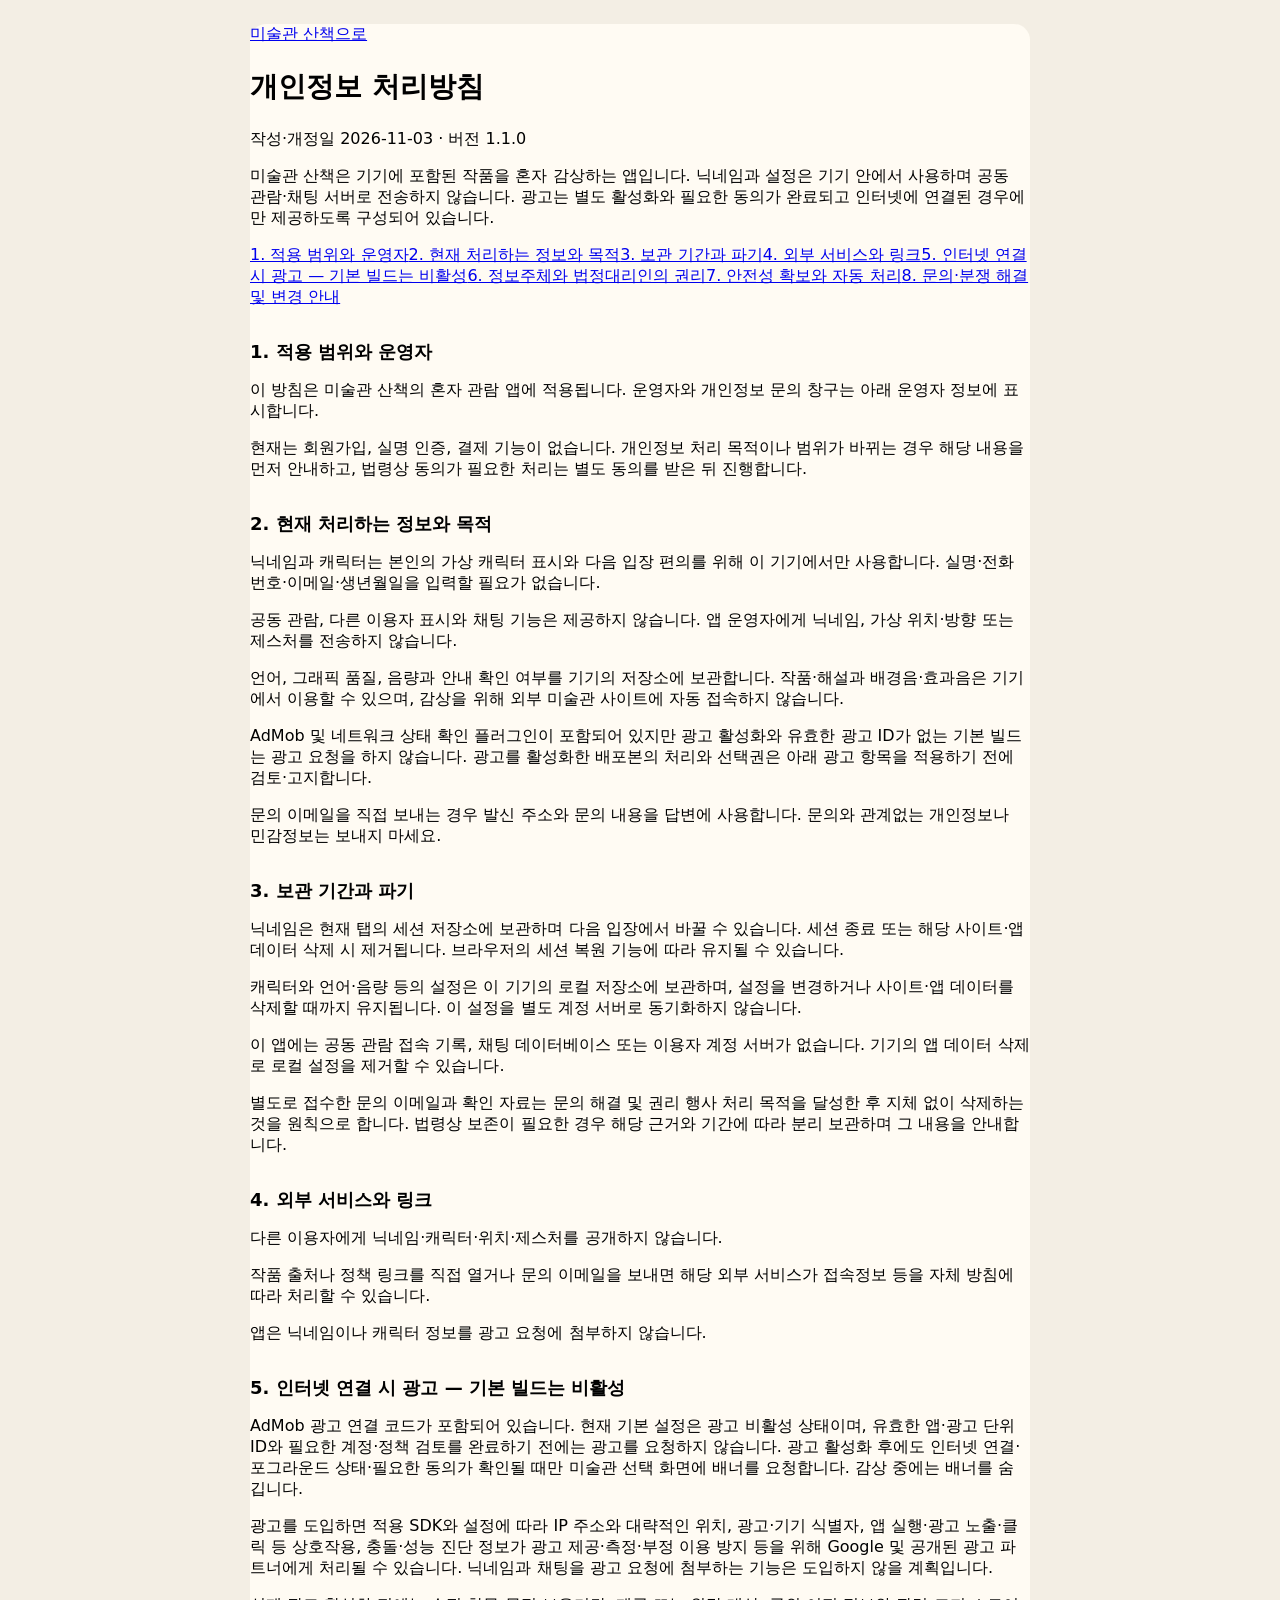
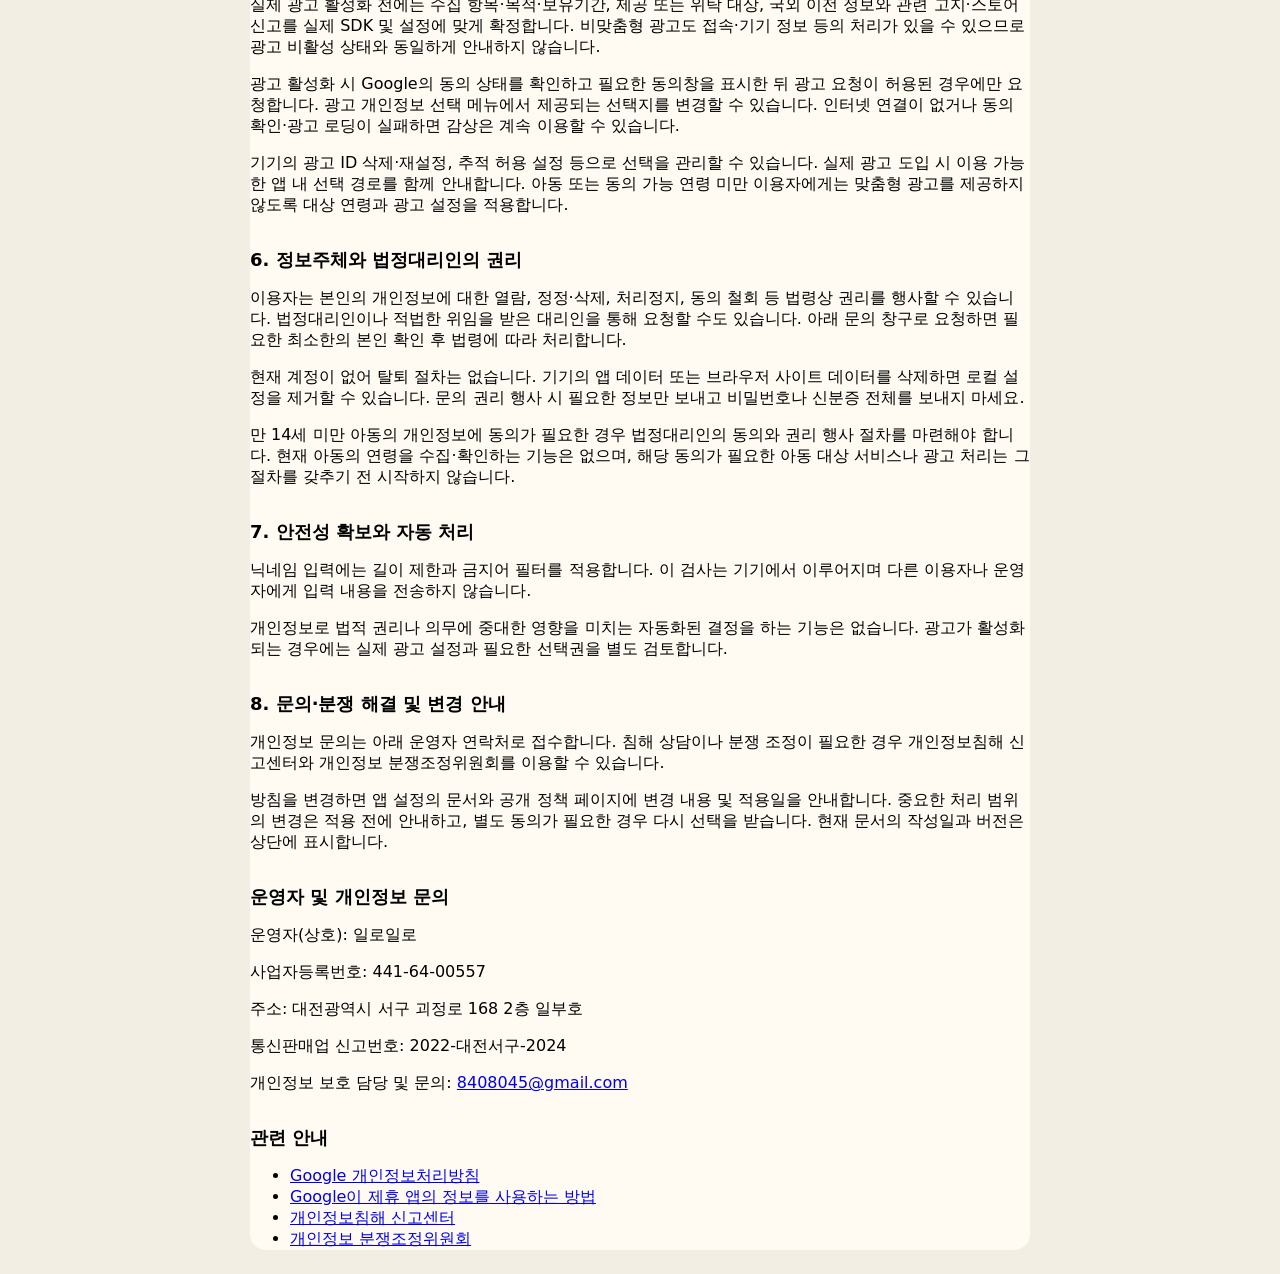
==== legal/privacy.html @ 5187ffc5 "Publish approved museum support and policy pages" ====
<!doctype html><html lang="ko"><head><meta charset="utf-8"><meta name="viewport" content="width=device-width,initial-scale=1"><title>개인정보 처리방침 · 미술관 산책</title><link rel="stylesheet" href="./styles.css"><style>body{margin:0;background:#f3eee4;font-family:system-ui,sans-serif}main{max-width:780px;margin:24px auto;background:#fffbf3;border-radius:16px}h1{font-size:28px}h2{font-size:18px!important;margin-top:32px!important}a:focus-visible{outline:2px solid #805d2e;outline-offset:4px}@media(max-width:600px){main{margin:0;border-radius:0}}</style></head><body><main><article class="legal-document"><a href="../">미술관 산책으로</a><h1>개인정보 처리방침</h1><p class="legal-version">작성·개정일 2026-11-03 · 버전 1.1.0</p><p>미술관 산책은 기기에 포함된 작품을 혼자 감상하는 앱입니다. 닉네임과 설정은 기기 안에서 사용하며 공동 관람·채팅 서버로 전송하지 않습니다. 광고는 별도 활성화와 필요한 동의가 완료되고 인터넷에 연결된 경우에만 제공하도록 구성되어 있습니다.</p><nav aria-label="문서 목차"><a href="#section-0">1. 적용 범위와 운영자</a><a href="#section-1">2. 현재 처리하는 정보와 목적</a><a href="#section-2">3. 보관 기간과 파기</a><a href="#section-3">4. 외부 서비스와 링크</a><a href="#section-4">5. 인터넷 연결 시 광고 — 기본 빌드는 비활성</a><a href="#section-5">6. 정보주체와 법정대리인의 권리</a><a href="#section-6">7. 안전성 확보와 자동 처리</a><a href="#section-7">8. 문의·분쟁 해결 및 변경 안내</a></nav><section id="section-0"><h2>1. 적용 범위와 운영자</h2><p>이 방침은 미술관 산책의 혼자 관람 앱에 적용됩니다. 운영자와 개인정보 문의 창구는 아래 운영자 정보에 표시합니다.</p><p>현재는 회원가입, 실명 인증, 결제 기능이 없습니다. 개인정보 처리 목적이나 범위가 바뀌는 경우 해당 내용을 먼저 안내하고, 법령상 동의가 필요한 처리는 별도 동의를 받은 뒤 진행합니다.</p></section><section id="section-1"><h2>2. 현재 처리하는 정보와 목적</h2><p>닉네임과 캐릭터는 본인의 가상 캐릭터 표시와 다음 입장 편의를 위해 이 기기에서만 사용합니다. 실명·전화번호·이메일·생년월일을 입력할 필요가 없습니다.</p><p>공동 관람, 다른 이용자 표시와 채팅 기능은 제공하지 않습니다. 앱 운영자에게 닉네임, 가상 위치·방향 또는 제스처를 전송하지 않습니다.</p><p>언어, 그래픽 품질, 음량과 안내 확인 여부를 기기의 저장소에 보관합니다. 작품·해설과 배경음·효과음은 기기에서 이용할 수 있으며, 감상을 위해 외부 미술관 사이트에 자동 접속하지 않습니다.</p><p>AdMob 및 네트워크 상태 확인 플러그인이 포함되어 있지만 광고 활성화와 유효한 광고 ID가 없는 기본 빌드는 광고 요청을 하지 않습니다. 광고를 활성화한 배포본의 처리와 선택권은 아래 광고 항목을 적용하기 전에 검토·고지합니다.</p><p>문의 이메일을 직접 보내는 경우 발신 주소와 문의 내용을 답변에 사용합니다. 문의와 관계없는 개인정보나 민감정보는 보내지 마세요.</p></section><section id="section-2"><h2>3. 보관 기간과 파기</h2><p>닉네임은 현재 탭의 세션 저장소에 보관하며 다음 입장에서 바꿀 수 있습니다. 세션 종료 또는 해당 사이트·앱 데이터 삭제 시 제거됩니다. 브라우저의 세션 복원 기능에 따라 유지될 수 있습니다.</p><p>캐릭터와 언어·음량 등의 설정은 이 기기의 로컬 저장소에 보관하며, 설정을 변경하거나 사이트·앱 데이터를 삭제할 때까지 유지됩니다. 이 설정을 별도 계정 서버로 동기화하지 않습니다.</p><p>이 앱에는 공동 관람 접속 기록, 채팅 데이터베이스 또는 이용자 계정 서버가 없습니다. 기기의 앱 데이터 삭제로 로컬 설정을 제거할 수 있습니다.</p><p>별도로 접수한 문의 이메일과 확인 자료는 문의 해결 및 권리 행사 처리 목적을 달성한 후 지체 없이 삭제하는 것을 원칙으로 합니다. 법령상 보존이 필요한 경우 해당 근거와 기간에 따라 분리 보관하며 그 내용을 안내합니다.</p></section><section id="section-3"><h2>4. 외부 서비스와 링크</h2><p>다른 이용자에게 닉네임·캐릭터·위치·제스처를 공개하지 않습니다.</p><p>작품 출처나 정책 링크를 직접 열거나 문의 이메일을 보내면 해당 외부 서비스가 접속정보 등을 자체 방침에 따라 처리할 수 있습니다.</p><p>앱은 닉네임이나 캐릭터 정보를 광고 요청에 첨부하지 않습니다.</p></section><section id="section-4"><h2>5. 인터넷 연결 시 광고 — 기본 빌드는 비활성</h2><p>AdMob 광고 연결 코드가 포함되어 있습니다. 현재 기본 설정은 광고 비활성 상태이며, 유효한 앱·광고 단위 ID와 필요한 계정·정책 검토를 완료하기 전에는 광고를 요청하지 않습니다. 광고 활성화 후에도 인터넷 연결·포그라운드 상태·필요한 동의가 확인될 때만 미술관 선택 화면에 배너를 요청합니다. 감상 중에는 배너를 숨깁니다.</p><p>광고를 도입하면 적용 SDK와 설정에 따라 IP 주소와 대략적인 위치, 광고·기기 식별자, 앱 실행·광고 노출·클릭 등 상호작용, 충돌·성능 진단 정보가 광고 제공·측정·부정 이용 방지 등을 위해 Google 및 공개된 광고 파트너에게 처리될 수 있습니다. 닉네임과 채팅을 광고 요청에 첨부하는 기능은 도입하지 않을 계획입니다.</p><p>실제 광고 활성화 전에는 수집 항목·목적·보유기간, 제공 또는 위탁 대상, 국외 이전 정보와 관련 고지·스토어 신고를 실제 SDK 및 설정에 맞게 확정합니다. 비맞춤형 광고도 접속·기기 정보 등의 처리가 있을 수 있으므로 광고 비활성 상태와 동일하게 안내하지 않습니다.</p><p>광고 활성화 시 Google의 동의 상태를 확인하고 필요한 동의창을 표시한 뒤 광고 요청이 허용된 경우에만 요청합니다. 광고 개인정보 선택 메뉴에서 제공되는 선택지를 변경할 수 있습니다. 인터넷 연결이 없거나 동의 확인·광고 로딩이 실패하면 감상은 계속 이용할 수 있습니다.</p><p>기기의 광고 ID 삭제·재설정, 추적 허용 설정 등으로 선택을 관리할 수 있습니다. 실제 광고 도입 시 이용 가능한 앱 내 선택 경로를 함께 안내합니다. 아동 또는 동의 가능 연령 미만 이용자에게는 맞춤형 광고를 제공하지 않도록 대상 연령과 광고 설정을 적용합니다.</p></section><section id="section-5"><h2>6. 정보주체와 법정대리인의 권리</h2><p>이용자는 본인의 개인정보에 대한 열람, 정정·삭제, 처리정지, 동의 철회 등 법령상 권리를 행사할 수 있습니다. 법정대리인이나 적법한 위임을 받은 대리인을 통해 요청할 수도 있습니다. 아래 문의 창구로 요청하면 필요한 최소한의 본인 확인 후 법령에 따라 처리합니다.</p><p>현재 계정이 없어 탈퇴 절차는 없습니다. 기기의 앱 데이터 또는 브라우저 사이트 데이터를 삭제하면 로컬 설정을 제거할 수 있습니다. 문의 권리 행사 시 필요한 정보만 보내고 비밀번호나 신분증 전체를 보내지 마세요.</p><p>만 14세 미만 아동의 개인정보에 동의가 필요한 경우 법정대리인의 동의와 권리 행사 절차를 마련해야 합니다. 현재 아동의 연령을 수집·확인하는 기능은 없으며, 해당 동의가 필요한 아동 대상 서비스나 광고 처리는 그 절차를 갖추기 전 시작하지 않습니다.</p></section><section id="section-6"><h2>7. 안전성 확보와 자동 처리</h2><p>닉네임 입력에는 길이 제한과 금지어 필터를 적용합니다. 이 검사는 기기에서 이루어지며 다른 이용자나 운영자에게 입력 내용을 전송하지 않습니다.</p><p>개인정보로 법적 권리나 의무에 중대한 영향을 미치는 자동화된 결정을 하는 기능은 없습니다. 광고가 활성화되는 경우에는 실제 광고 설정과 필요한 선택권을 별도 검토합니다.</p></section><section id="section-7"><h2>8. 문의·분쟁 해결 및 변경 안내</h2><p>개인정보 문의는 아래 운영자 연락처로 접수합니다. 침해 상담이나 분쟁 조정이 필요한 경우 개인정보침해 신고센터와 개인정보 분쟁조정위원회를 이용할 수 있습니다.</p><p>방침을 변경하면 앱 설정의 문서와 공개 정책 페이지에 변경 내용 및 적용일을 안내합니다. 중요한 처리 범위의 변경은 적용 전에 안내하고, 별도 동의가 필요한 경우 다시 선택을 받습니다. 현재 문서의 작성일과 버전은 상단에 표시합니다.</p></section><section><h2>운영자 및 개인정보 문의</h2><p>운영자(상호): 일로일로</p><p>사업자등록번호: 441-64-00557</p><p>주소: 대전광역시 서구 괴정로 168 2층 일부호</p><p>통신판매업 신고번호: 2022-대전서구-2024</p><p>개인정보 보호 담당 및 문의: <a href="mailto:8408045@gmail.com">8408045@gmail.com</a></p></section><section><h2>관련 안내</h2><ul><li><a href="https://policies.google.com/privacy?hl=ko" target="_blank" rel="noopener noreferrer">Google 개인정보처리방침</a></li><li><a href="https://policies.google.com/technologies/partner-sites?hl=ko" target="_blank" rel="noopener noreferrer">Google이 제휴 앱의 정보를 사용하는 방법</a></li><li><a href="https://privacy.kisa.or.kr/" target="_blank" rel="noopener noreferrer">개인정보침해 신고센터</a></li><li><a href="https://www.kopico.go.kr/" target="_blank" rel="noopener noreferrer">개인정보 분쟁조정위원회</a></li></ul></section></article></main></body></html>
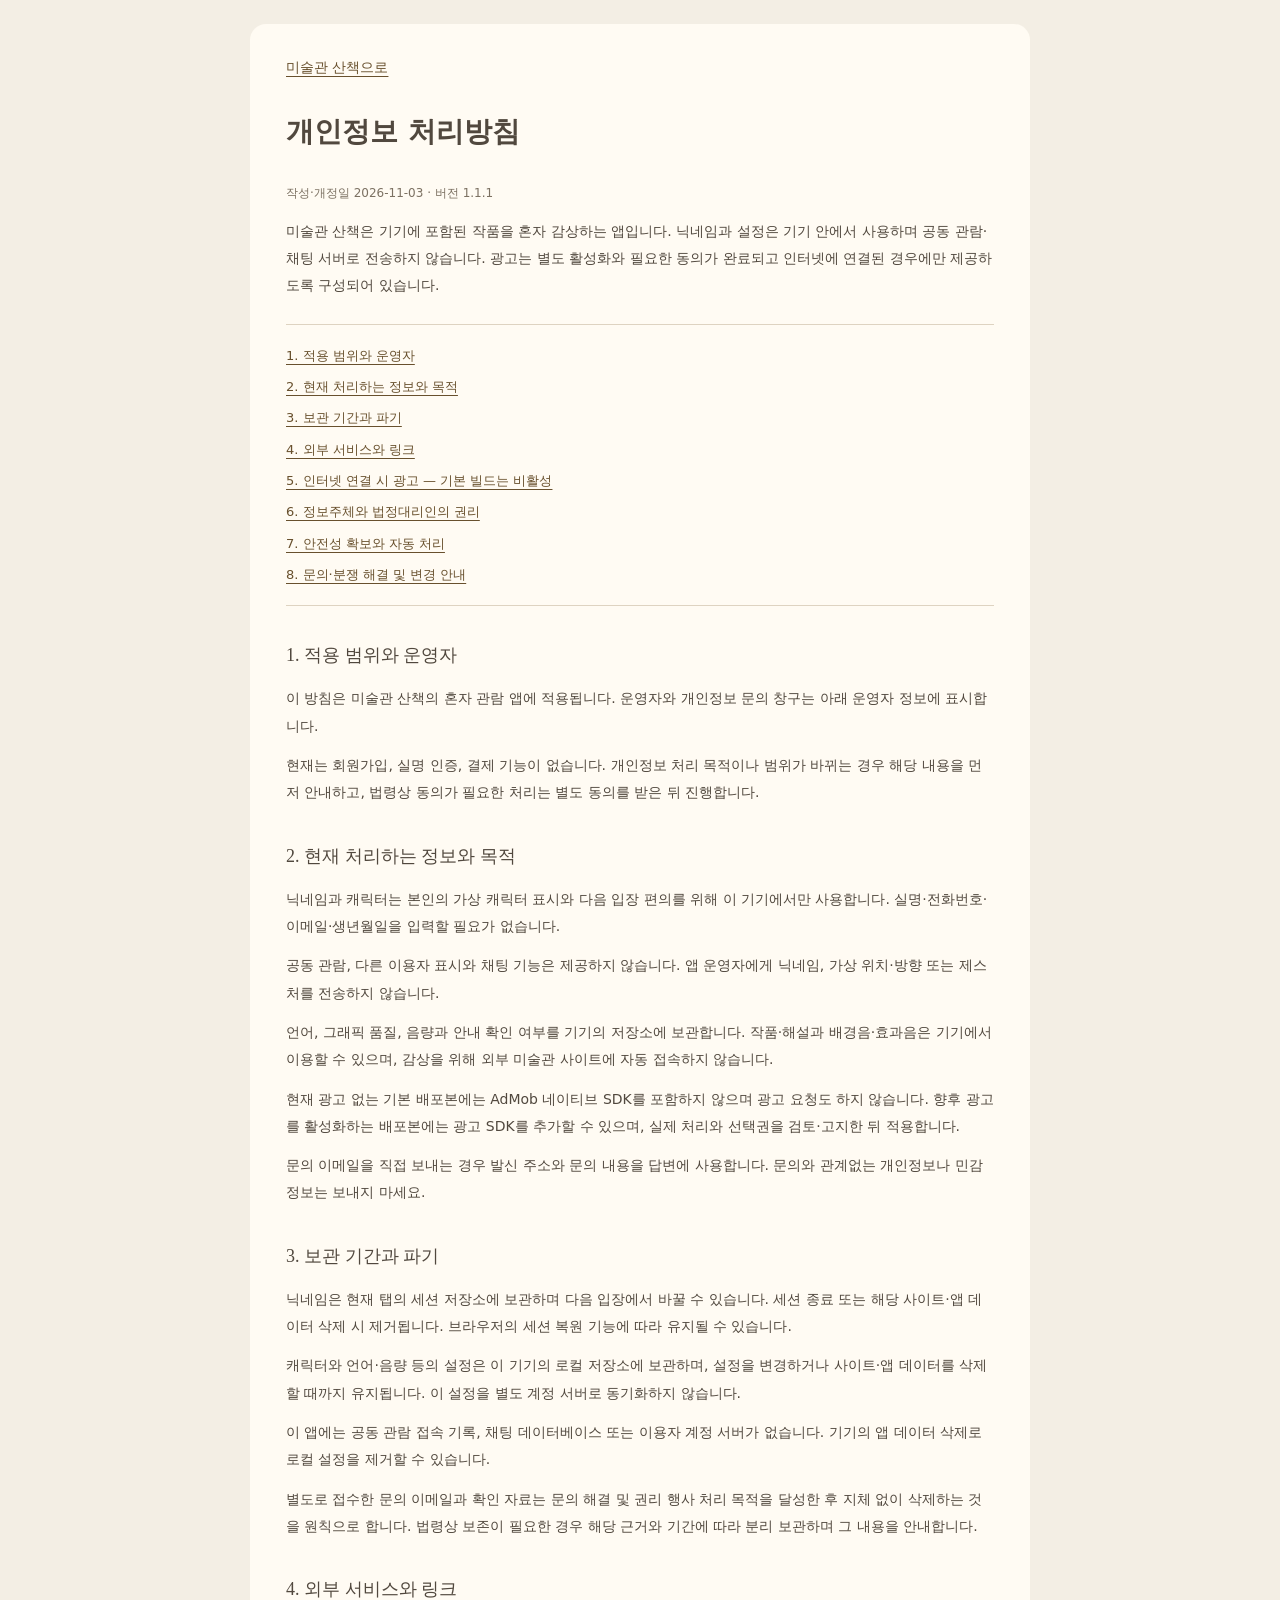
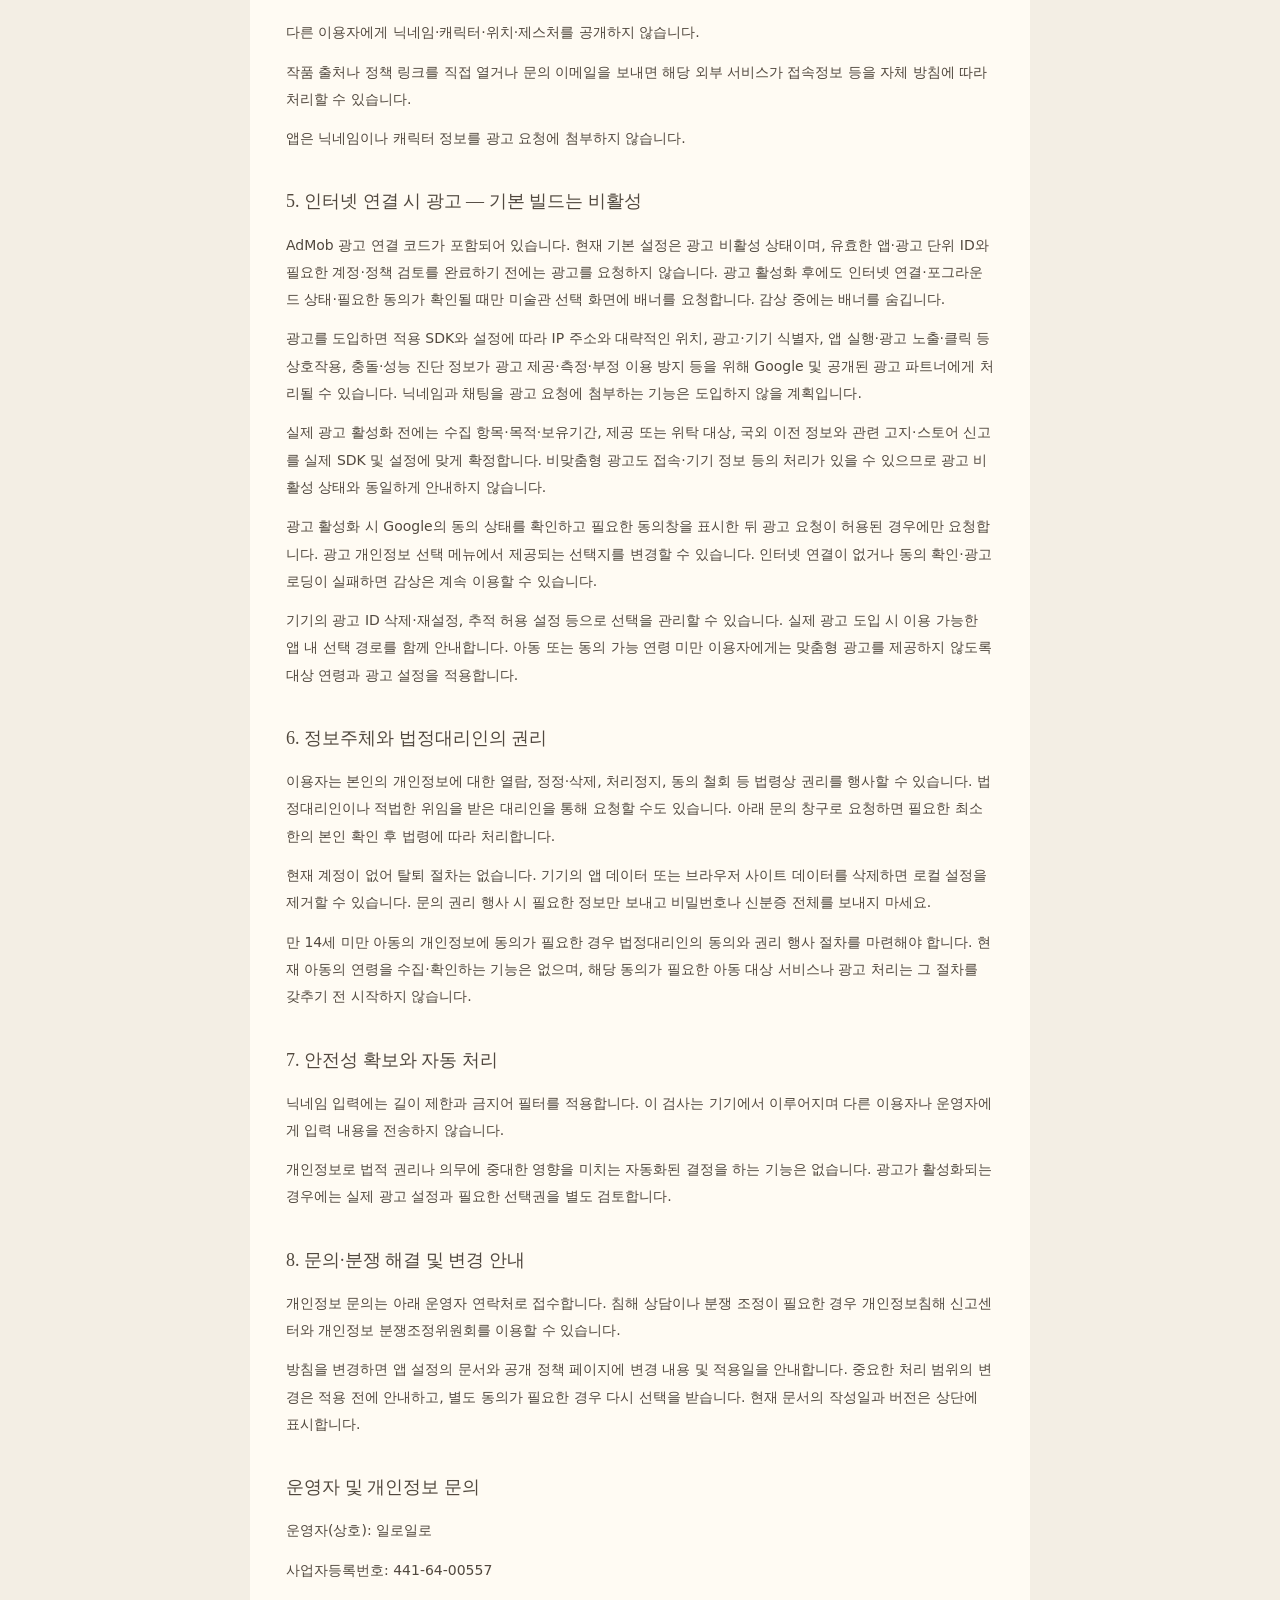
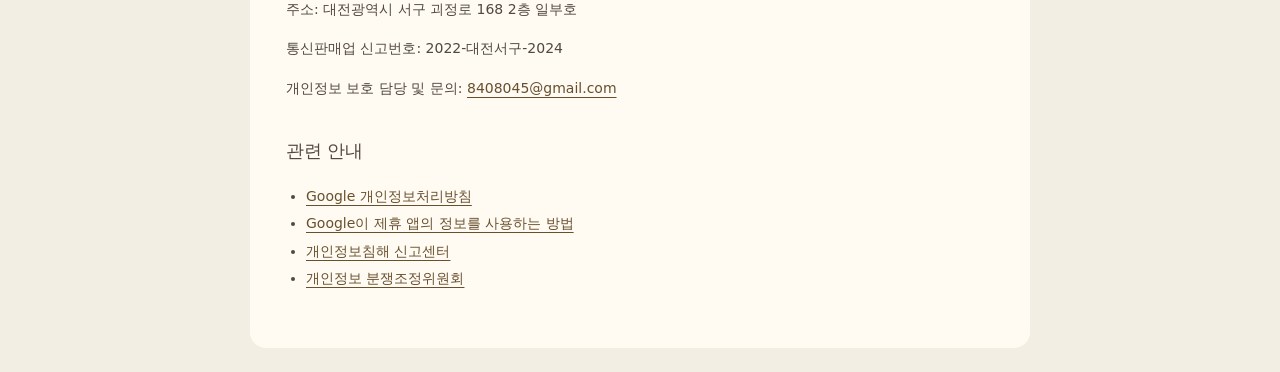
==== commit 99b03ed4: "Clarify ad-free release excludes native advertising SDK" ====
--- a/legal/privacy.html
+++ b/legal/privacy.html
@@ -1 +1 @@
-<!doctype html><html lang="ko"><head><meta charset="utf-8"><meta name="viewport" content="width=device-width,initial-scale=1"><title>개인정보 처리방침 · 미술관 산책</title><link rel="stylesheet" href="./styles.css"><style>body{margin:0;background:#f3eee4;font-family:system-ui,sans-serif}main{max-width:780px;margin:24px auto;background:#fffbf3;border-radius:16px}h1{font-size:28px}h2{font-size:18px!important;margin-top:32px!important}a:focus-visible{outline:2px solid #805d2e;outline-offset:4px}@media(max-width:600px){main{margin:0;border-radius:0}}</style></head><body><main><article class="legal-document"><a href="../">미술관 산책으로</a><h1>개인정보 처리방침</h1><p class="legal-version">작성·개정일 2026-11-03 · 버전 1.1.0</p><p>미술관 산책은 기기에 포함된 작품을 혼자 감상하는 앱입니다. 닉네임과 설정은 기기 안에서 사용하며 공동 관람·채팅 서버로 전송하지 않습니다. 광고는 별도 활성화와 필요한 동의가 완료되고 인터넷에 연결된 경우에만 제공하도록 구성되어 있습니다.</p><nav aria-label="문서 목차"><a href="#section-0">1. 적용 범위와 운영자</a><a href="#section-1">2. 현재 처리하는 정보와 목적</a><a href="#section-2">3. 보관 기간과 파기</a><a href="#section-3">4. 외부 서비스와 링크</a><a href="#section-4">5. 인터넷 연결 시 광고 — 기본 빌드는 비활성</a><a href="#section-5">6. 정보주체와 법정대리인의 권리</a><a href="#section-6">7. 안전성 확보와 자동 처리</a><a href="#section-7">8. 문의·분쟁 해결 및 변경 안내</a></nav><section id="section-0"><h2>1. 적용 범위와 운영자</h2><p>이 방침은 미술관 산책의 혼자 관람 앱에 적용됩니다. 운영자와 개인정보 문의 창구는 아래 운영자 정보에 표시합니다.</p><p>현재는 회원가입, 실명 인증, 결제 기능이 없습니다. 개인정보 처리 목적이나 범위가 바뀌는 경우 해당 내용을 먼저 안내하고, 법령상 동의가 필요한 처리는 별도 동의를 받은 뒤 진행합니다.</p></section><section id="section-1"><h2>2. 현재 처리하는 정보와 목적</h2><p>닉네임과 캐릭터는 본인의 가상 캐릭터 표시와 다음 입장 편의를 위해 이 기기에서만 사용합니다. 실명·전화번호·이메일·생년월일을 입력할 필요가 없습니다.</p><p>공동 관람, 다른 이용자 표시와 채팅 기능은 제공하지 않습니다. 앱 운영자에게 닉네임, 가상 위치·방향 또는 제스처를 전송하지 않습니다.</p><p>언어, 그래픽 품질, 음량과 안내 확인 여부를 기기의 저장소에 보관합니다. 작품·해설과 배경음·효과음은 기기에서 이용할 수 있으며, 감상을 위해 외부 미술관 사이트에 자동 접속하지 않습니다.</p><p>AdMob 및 네트워크 상태 확인 플러그인이 포함되어 있지만 광고 활성화와 유효한 광고 ID가 없는 기본 빌드는 광고 요청을 하지 않습니다. 광고를 활성화한 배포본의 처리와 선택권은 아래 광고 항목을 적용하기 전에 검토·고지합니다.</p><p>문의 이메일을 직접 보내는 경우 발신 주소와 문의 내용을 답변에 사용합니다. 문의와 관계없는 개인정보나 민감정보는 보내지 마세요.</p></section><section id="section-2"><h2>3. 보관 기간과 파기</h2><p>닉네임은 현재 탭의 세션 저장소에 보관하며 다음 입장에서 바꿀 수 있습니다. 세션 종료 또는 해당 사이트·앱 데이터 삭제 시 제거됩니다. 브라우저의 세션 복원 기능에 따라 유지될 수 있습니다.</p><p>캐릭터와 언어·음량 등의 설정은 이 기기의 로컬 저장소에 보관하며, 설정을 변경하거나 사이트·앱 데이터를 삭제할 때까지 유지됩니다. 이 설정을 별도 계정 서버로 동기화하지 않습니다.</p><p>이 앱에는 공동 관람 접속 기록, 채팅 데이터베이스 또는 이용자 계정 서버가 없습니다. 기기의 앱 데이터 삭제로 로컬 설정을 제거할 수 있습니다.</p><p>별도로 접수한 문의 이메일과 확인 자료는 문의 해결 및 권리 행사 처리 목적을 달성한 후 지체 없이 삭제하는 것을 원칙으로 합니다. 법령상 보존이 필요한 경우 해당 근거와 기간에 따라 분리 보관하며 그 내용을 안내합니다.</p></section><section id="section-3"><h2>4. 외부 서비스와 링크</h2><p>다른 이용자에게 닉네임·캐릭터·위치·제스처를 공개하지 않습니다.</p><p>작품 출처나 정책 링크를 직접 열거나 문의 이메일을 보내면 해당 외부 서비스가 접속정보 등을 자체 방침에 따라 처리할 수 있습니다.</p><p>앱은 닉네임이나 캐릭터 정보를 광고 요청에 첨부하지 않습니다.</p></section><section id="section-4"><h2>5. 인터넷 연결 시 광고 — 기본 빌드는 비활성</h2><p>AdMob 광고 연결 코드가 포함되어 있습니다. 현재 기본 설정은 광고 비활성 상태이며, 유효한 앱·광고 단위 ID와 필요한 계정·정책 검토를 완료하기 전에는 광고를 요청하지 않습니다. 광고 활성화 후에도 인터넷 연결·포그라운드 상태·필요한 동의가 확인될 때만 미술관 선택 화면에 배너를 요청합니다. 감상 중에는 배너를 숨깁니다.</p><p>광고를 도입하면 적용 SDK와 설정에 따라 IP 주소와 대략적인 위치, 광고·기기 식별자, 앱 실행·광고 노출·클릭 등 상호작용, 충돌·성능 진단 정보가 광고 제공·측정·부정 이용 방지 등을 위해 Google 및 공개된 광고 파트너에게 처리될 수 있습니다. 닉네임과 채팅을 광고 요청에 첨부하는 기능은 도입하지 않을 계획입니다.</p><p>실제 광고 활성화 전에는 수집 항목·목적·보유기간, 제공 또는 위탁 대상, 국외 이전 정보와 관련 고지·스토어 신고를 실제 SDK 및 설정에 맞게 확정합니다. 비맞춤형 광고도 접속·기기 정보 등의 처리가 있을 수 있으므로 광고 비활성 상태와 동일하게 안내하지 않습니다.</p><p>광고 활성화 시 Google의 동의 상태를 확인하고 필요한 동의창을 표시한 뒤 광고 요청이 허용된 경우에만 요청합니다. 광고 개인정보 선택 메뉴에서 제공되는 선택지를 변경할 수 있습니다. 인터넷 연결이 없거나 동의 확인·광고 로딩이 실패하면 감상은 계속 이용할 수 있습니다.</p><p>기기의 광고 ID 삭제·재설정, 추적 허용 설정 등으로 선택을 관리할 수 있습니다. 실제 광고 도입 시 이용 가능한 앱 내 선택 경로를 함께 안내합니다. 아동 또는 동의 가능 연령 미만 이용자에게는 맞춤형 광고를 제공하지 않도록 대상 연령과 광고 설정을 적용합니다.</p></section><section id="section-5"><h2>6. 정보주체와 법정대리인의 권리</h2><p>이용자는 본인의 개인정보에 대한 열람, 정정·삭제, 처리정지, 동의 철회 등 법령상 권리를 행사할 수 있습니다. 법정대리인이나 적법한 위임을 받은 대리인을 통해 요청할 수도 있습니다. 아래 문의 창구로 요청하면 필요한 최소한의 본인 확인 후 법령에 따라 처리합니다.</p><p>현재 계정이 없어 탈퇴 절차는 없습니다. 기기의 앱 데이터 또는 브라우저 사이트 데이터를 삭제하면 로컬 설정을 제거할 수 있습니다. 문의 권리 행사 시 필요한 정보만 보내고 비밀번호나 신분증 전체를 보내지 마세요.</p><p>만 14세 미만 아동의 개인정보에 동의가 필요한 경우 법정대리인의 동의와 권리 행사 절차를 마련해야 합니다. 현재 아동의 연령을 수집·확인하는 기능은 없으며, 해당 동의가 필요한 아동 대상 서비스나 광고 처리는 그 절차를 갖추기 전 시작하지 않습니다.</p></section><section id="section-6"><h2>7. 안전성 확보와 자동 처리</h2><p>닉네임 입력에는 길이 제한과 금지어 필터를 적용합니다. 이 검사는 기기에서 이루어지며 다른 이용자나 운영자에게 입력 내용을 전송하지 않습니다.</p><p>개인정보로 법적 권리나 의무에 중대한 영향을 미치는 자동화된 결정을 하는 기능은 없습니다. 광고가 활성화되는 경우에는 실제 광고 설정과 필요한 선택권을 별도 검토합니다.</p></section><section id="section-7"><h2>8. 문의·분쟁 해결 및 변경 안내</h2><p>개인정보 문의는 아래 운영자 연락처로 접수합니다. 침해 상담이나 분쟁 조정이 필요한 경우 개인정보침해 신고센터와 개인정보 분쟁조정위원회를 이용할 수 있습니다.</p><p>방침을 변경하면 앱 설정의 문서와 공개 정책 페이지에 변경 내용 및 적용일을 안내합니다. 중요한 처리 범위의 변경은 적용 전에 안내하고, 별도 동의가 필요한 경우 다시 선택을 받습니다. 현재 문서의 작성일과 버전은 상단에 표시합니다.</p></section><section><h2>운영자 및 개인정보 문의</h2><p>운영자(상호): 일로일로</p><p>사업자등록번호: 441-64-00557</p><p>주소: 대전광역시 서구 괴정로 168 2층 일부호</p><p>통신판매업 신고번호: 2022-대전서구-2024</p><p>개인정보 보호 담당 및 문의: <a href="mailto:8408045@gmail.com">8408045@gmail.com</a></p></section><section><h2>관련 안내</h2><ul><li><a href="https://policies.google.com/privacy?hl=ko" target="_blank" rel="noopener noreferrer">Google 개인정보처리방침</a></li><li><a href="https://policies.google.com/technologies/partner-sites?hl=ko" target="_blank" rel="noopener noreferrer">Google이 제휴 앱의 정보를 사용하는 방법</a></li><li><a href="https://privacy.kisa.or.kr/" target="_blank" rel="noopener noreferrer">개인정보침해 신고센터</a></li><li><a href="https://www.kopico.go.kr/" target="_blank" rel="noopener noreferrer">개인정보 분쟁조정위원회</a></li></ul></section></article></main></body></html>+<!doctype html><html lang="ko"><head><meta charset="utf-8"><meta name="viewport" content="width=device-width,initial-scale=1"><title>개인정보 처리방침 · 미술관 산책</title><link rel="stylesheet" href="./styles.css"><style>body{margin:0;background:#f3eee4;font-family:system-ui,sans-serif}main{max-width:780px;margin:24px auto;background:#fffbf3;border-radius:16px}h1{font-size:28px}h2{font-size:18px!important;margin-top:32px!important}a:focus-visible{outline:2px solid #805d2e;outline-offset:4px}@media(max-width:600px){main{margin:0;border-radius:0}}</style></head><body><main><article class="legal-document"><a href="../">미술관 산책으로</a><h1>개인정보 처리방침</h1><p class="legal-version">작성·개정일 2026-11-03 · 버전 1.1.1</p><p>미술관 산책은 기기에 포함된 작품을 혼자 감상하는 앱입니다. 닉네임과 설정은 기기 안에서 사용하며 공동 관람·채팅 서버로 전송하지 않습니다. 광고는 별도 활성화와 필요한 동의가 완료되고 인터넷에 연결된 경우에만 제공하도록 구성되어 있습니다.</p><nav aria-label="문서 목차"><a href="#section-0">1. 적용 범위와 운영자</a><a href="#section-1">2. 현재 처리하는 정보와 목적</a><a href="#section-2">3. 보관 기간과 파기</a><a href="#section-3">4. 외부 서비스와 링크</a><a href="#section-4">5. 인터넷 연결 시 광고 — 기본 빌드는 비활성</a><a href="#section-5">6. 정보주체와 법정대리인의 권리</a><a href="#section-6">7. 안전성 확보와 자동 처리</a><a href="#section-7">8. 문의·분쟁 해결 및 변경 안내</a></nav><section id="section-0"><h2>1. 적용 범위와 운영자</h2><p>이 방침은 미술관 산책의 혼자 관람 앱에 적용됩니다. 운영자와 개인정보 문의 창구는 아래 운영자 정보에 표시합니다.</p><p>현재는 회원가입, 실명 인증, 결제 기능이 없습니다. 개인정보 처리 목적이나 범위가 바뀌는 경우 해당 내용을 먼저 안내하고, 법령상 동의가 필요한 처리는 별도 동의를 받은 뒤 진행합니다.</p></section><section id="section-1"><h2>2. 현재 처리하는 정보와 목적</h2><p>닉네임과 캐릭터는 본인의 가상 캐릭터 표시와 다음 입장 편의를 위해 이 기기에서만 사용합니다. 실명·전화번호·이메일·생년월일을 입력할 필요가 없습니다.</p><p>공동 관람, 다른 이용자 표시와 채팅 기능은 제공하지 않습니다. 앱 운영자에게 닉네임, 가상 위치·방향 또는 제스처를 전송하지 않습니다.</p><p>언어, 그래픽 품질, 음량과 안내 확인 여부를 기기의 저장소에 보관합니다. 작품·해설과 배경음·효과음은 기기에서 이용할 수 있으며, 감상을 위해 외부 미술관 사이트에 자동 접속하지 않습니다.</p><p>현재 광고 없는 기본 배포본에는 AdMob 네이티브 SDK를 포함하지 않으며 광고 요청도 하지 않습니다. 향후 광고를 활성화하는 배포본에는 광고 SDK를 추가할 수 있으며, 실제 처리와 선택권을 검토·고지한 뒤 적용합니다.</p><p>문의 이메일을 직접 보내는 경우 발신 주소와 문의 내용을 답변에 사용합니다. 문의와 관계없는 개인정보나 민감정보는 보내지 마세요.</p></section><section id="section-2"><h2>3. 보관 기간과 파기</h2><p>닉네임은 현재 탭의 세션 저장소에 보관하며 다음 입장에서 바꿀 수 있습니다. 세션 종료 또는 해당 사이트·앱 데이터 삭제 시 제거됩니다. 브라우저의 세션 복원 기능에 따라 유지될 수 있습니다.</p><p>캐릭터와 언어·음량 등의 설정은 이 기기의 로컬 저장소에 보관하며, 설정을 변경하거나 사이트·앱 데이터를 삭제할 때까지 유지됩니다. 이 설정을 별도 계정 서버로 동기화하지 않습니다.</p><p>이 앱에는 공동 관람 접속 기록, 채팅 데이터베이스 또는 이용자 계정 서버가 없습니다. 기기의 앱 데이터 삭제로 로컬 설정을 제거할 수 있습니다.</p><p>별도로 접수한 문의 이메일과 확인 자료는 문의 해결 및 권리 행사 처리 목적을 달성한 후 지체 없이 삭제하는 것을 원칙으로 합니다. 법령상 보존이 필요한 경우 해당 근거와 기간에 따라 분리 보관하며 그 내용을 안내합니다.</p></section><section id="section-3"><h2>4. 외부 서비스와 링크</h2><p>다른 이용자에게 닉네임·캐릭터·위치·제스처를 공개하지 않습니다.</p><p>작품 출처나 정책 링크를 직접 열거나 문의 이메일을 보내면 해당 외부 서비스가 접속정보 등을 자체 방침에 따라 처리할 수 있습니다.</p><p>앱은 닉네임이나 캐릭터 정보를 광고 요청에 첨부하지 않습니다.</p></section><section id="section-4"><h2>5. 인터넷 연결 시 광고 — 기본 빌드는 비활성</h2><p>AdMob 광고 연결 코드가 포함되어 있습니다. 현재 기본 설정은 광고 비활성 상태이며, 유효한 앱·광고 단위 ID와 필요한 계정·정책 검토를 완료하기 전에는 광고를 요청하지 않습니다. 광고 활성화 후에도 인터넷 연결·포그라운드 상태·필요한 동의가 확인될 때만 미술관 선택 화면에 배너를 요청합니다. 감상 중에는 배너를 숨깁니다.</p><p>광고를 도입하면 적용 SDK와 설정에 따라 IP 주소와 대략적인 위치, 광고·기기 식별자, 앱 실행·광고 노출·클릭 등 상호작용, 충돌·성능 진단 정보가 광고 제공·측정·부정 이용 방지 등을 위해 Google 및 공개된 광고 파트너에게 처리될 수 있습니다. 닉네임과 채팅을 광고 요청에 첨부하는 기능은 도입하지 않을 계획입니다.</p><p>실제 광고 활성화 전에는 수집 항목·목적·보유기간, 제공 또는 위탁 대상, 국외 이전 정보와 관련 고지·스토어 신고를 실제 SDK 및 설정에 맞게 확정합니다. 비맞춤형 광고도 접속·기기 정보 등의 처리가 있을 수 있으므로 광고 비활성 상태와 동일하게 안내하지 않습니다.</p><p>광고 활성화 시 Google의 동의 상태를 확인하고 필요한 동의창을 표시한 뒤 광고 요청이 허용된 경우에만 요청합니다. 광고 개인정보 선택 메뉴에서 제공되는 선택지를 변경할 수 있습니다. 인터넷 연결이 없거나 동의 확인·광고 로딩이 실패하면 감상은 계속 이용할 수 있습니다.</p><p>기기의 광고 ID 삭제·재설정, 추적 허용 설정 등으로 선택을 관리할 수 있습니다. 실제 광고 도입 시 이용 가능한 앱 내 선택 경로를 함께 안내합니다. 아동 또는 동의 가능 연령 미만 이용자에게는 맞춤형 광고를 제공하지 않도록 대상 연령과 광고 설정을 적용합니다.</p></section><section id="section-5"><h2>6. 정보주체와 법정대리인의 권리</h2><p>이용자는 본인의 개인정보에 대한 열람, 정정·삭제, 처리정지, 동의 철회 등 법령상 권리를 행사할 수 있습니다. 법정대리인이나 적법한 위임을 받은 대리인을 통해 요청할 수도 있습니다. 아래 문의 창구로 요청하면 필요한 최소한의 본인 확인 후 법령에 따라 처리합니다.</p><p>현재 계정이 없어 탈퇴 절차는 없습니다. 기기의 앱 데이터 또는 브라우저 사이트 데이터를 삭제하면 로컬 설정을 제거할 수 있습니다. 문의 권리 행사 시 필요한 정보만 보내고 비밀번호나 신분증 전체를 보내지 마세요.</p><p>만 14세 미만 아동의 개인정보에 동의가 필요한 경우 법정대리인의 동의와 권리 행사 절차를 마련해야 합니다. 현재 아동의 연령을 수집·확인하는 기능은 없으며, 해당 동의가 필요한 아동 대상 서비스나 광고 처리는 그 절차를 갖추기 전 시작하지 않습니다.</p></section><section id="section-6"><h2>7. 안전성 확보와 자동 처리</h2><p>닉네임 입력에는 길이 제한과 금지어 필터를 적용합니다. 이 검사는 기기에서 이루어지며 다른 이용자나 운영자에게 입력 내용을 전송하지 않습니다.</p><p>개인정보로 법적 권리나 의무에 중대한 영향을 미치는 자동화된 결정을 하는 기능은 없습니다. 광고가 활성화되는 경우에는 실제 광고 설정과 필요한 선택권을 별도 검토합니다.</p></section><section id="section-7"><h2>8. 문의·분쟁 해결 및 변경 안내</h2><p>개인정보 문의는 아래 운영자 연락처로 접수합니다. 침해 상담이나 분쟁 조정이 필요한 경우 개인정보침해 신고센터와 개인정보 분쟁조정위원회를 이용할 수 있습니다.</p><p>방침을 변경하면 앱 설정의 문서와 공개 정책 페이지에 변경 내용 및 적용일을 안내합니다. 중요한 처리 범위의 변경은 적용 전에 안내하고, 별도 동의가 필요한 경우 다시 선택을 받습니다. 현재 문서의 작성일과 버전은 상단에 표시합니다.</p></section><section><h2>운영자 및 개인정보 문의</h2><p>운영자(상호): 일로일로</p><p>사업자등록번호: 441-64-00557</p><p>주소: 대전광역시 서구 괴정로 168 2층 일부호</p><p>통신판매업 신고번호: 2022-대전서구-2024</p><p>개인정보 보호 담당 및 문의: <a href="mailto:8408045@gmail.com">8408045@gmail.com</a></p></section><section><h2>관련 안내</h2><ul><li><a href="https://policies.google.com/privacy?hl=ko" target="_blank" rel="noopener noreferrer">Google 개인정보처리방침</a></li><li><a href="https://policies.google.com/technologies/partner-sites?hl=ko" target="_blank" rel="noopener noreferrer">Google이 제휴 앱의 정보를 사용하는 방법</a></li><li><a href="https://privacy.kisa.or.kr/" target="_blank" rel="noopener noreferrer">개인정보침해 신고센터</a></li><li><a href="https://www.kopico.go.kr/" target="_blank" rel="noopener noreferrer">개인정보 분쟁조정위원회</a></li></ul></section></article></main></body></html>
--- a/legal/styles.css
+++ b/legal/styles.css
@@ -0,0 +1 @@
+.legal-links .text-button{margin-top:0;padding:18px 0;min-height:52px;text-align:left}.legal-links p{font-size:12px;line-height:1.8;color:#786c5d;margin:14px 0 0}.legal-dialog .dialog{max-width:780px}.legal-toolbar{position:sticky;top:0;z-index:4;background:#f8f4ea;border-bottom:1px solid #ddd2bf;padding:14px 62px 14px 24px}.legal-dialog .dialog-close{position:fixed;right:calc(50% - min(390px,50vw - 24px) + 14px);top:38px}.legal-document{padding:30px 36px 42px;font-size:14px;line-height:1.95;overflow-wrap:anywhere;color:#51483e}.legal-document h2{font-family:var(--serif,serif);font-size:28px;font-weight:500;margin:8px 0}.legal-document h3{font-size:17px;margin:30px 0 12px;color:#3d342b}.legal-document p{margin:12px 0}.legal-document .legal-version{font-size:12px;color:#7c7162}.legal-document .legal-draft{padding:14px 16px;background:#eee5d5;border-radius:8px;font-size:13px}.legal-document a{color:#68502d;text-underline-offset:4px}.legal-document nav{display:grid;gap:6px;border-block:1px solid #ded3c1;margin:24px 0;padding:18px 0}.legal-document nav a{font-size:13px}.legal-document section{scroll-margin-top:90px}.legal-document ul{padding-left:20px}.legal-document .eyebrow{font-size:10px;letter-spacing:.15em;color:#8c7858}@media(max-width:600px){.legal-dialog{padding:12px}.legal-dialog .dialog{max-height:calc(100dvh - 24px)}.legal-dialog .dialog-close{top:24px;right:24px}.legal-document{padding:24px 22px 36px}.legal-toolbar{padding-left:18px}.legal-document h2{font-size:25px}}
